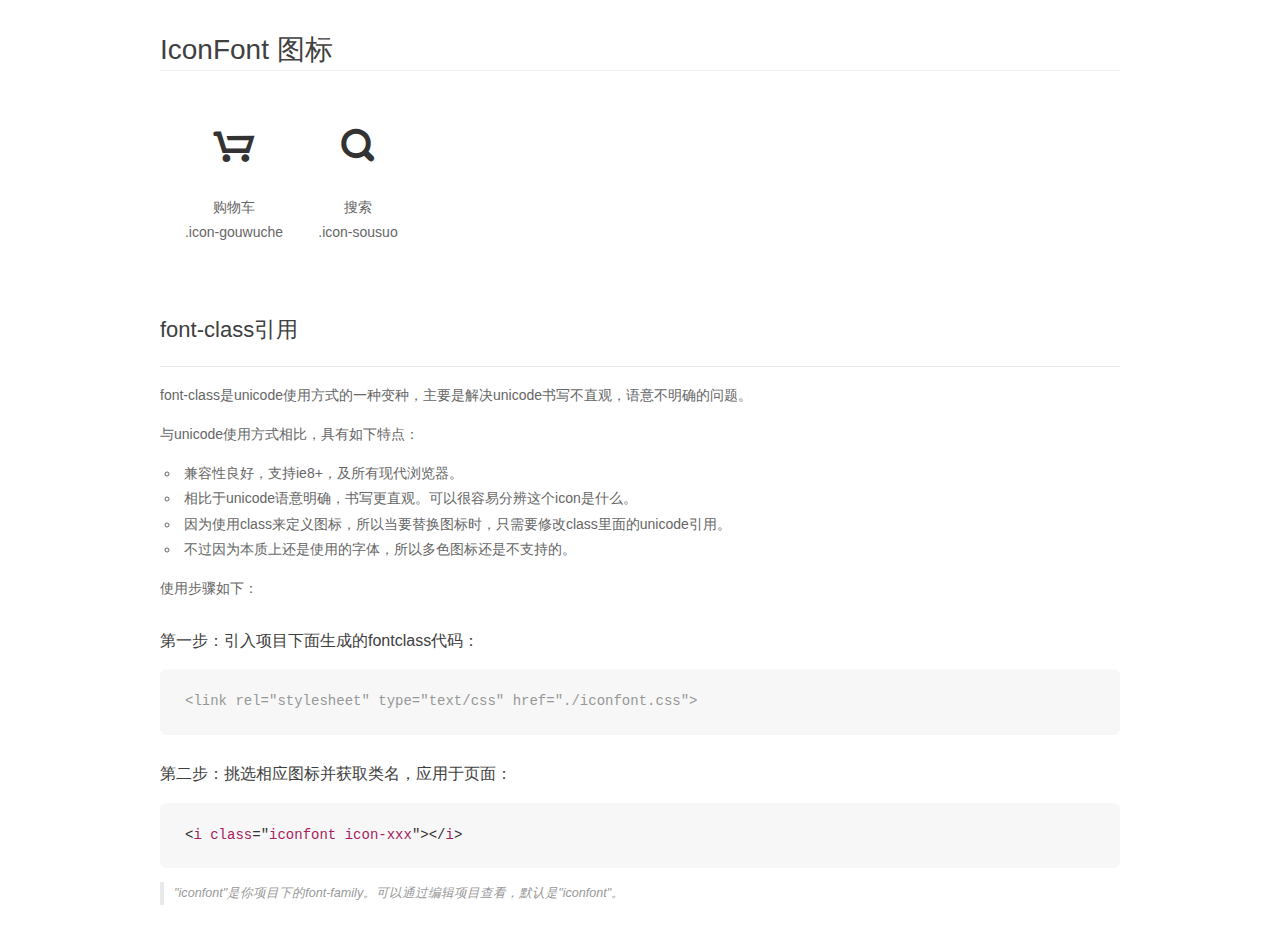
==== css/iconfont/demo_fontclass.html @ 23aa46a9 "update codes" ====
<!DOCTYPE html>
<html>
<head>
    <meta charset="utf-8"/>
    <title>IconFont</title>
    <link rel="stylesheet" href="demo.css">
    <link rel="stylesheet" href="iconfont.css">
</head>
<body>
    <div class="main markdown">
        <h1>IconFont 图标</h1>
        <ul class="icon_lists clear">
            
                <li>
                <i class="icon iconfont icon-gouwuche"></i>
                    <div class="name">购物车</div>
                    <div class="fontclass">.icon-gouwuche</div>
                </li>
            
                <li>
                <i class="icon iconfont icon-sousuo"></i>
                    <div class="name">搜索</div>
                    <div class="fontclass">.icon-sousuo</div>
                </li>
            
        </ul>

        <h2 id="font-class-">font-class引用</h2>
        <hr>

        <p>font-class是unicode使用方式的一种变种，主要是解决unicode书写不直观，语意不明确的问题。</p>
        <p>与unicode使用方式相比，具有如下特点：</p>
        <ul>
        <li>兼容性良好，支持ie8+，及所有现代浏览器。</li>
        <li>相比于unicode语意明确，书写更直观。可以很容易分辨这个icon是什么。</li>
        <li>因为使用class来定义图标，所以当要替换图标时，只需要修改class里面的unicode引用。</li>
        <li>不过因为本质上还是使用的字体，所以多色图标还是不支持的。</li>
        </ul>
        <p>使用步骤如下：</p>
        <h3 id="-fontclass-">第一步：引入项目下面生成的fontclass代码：</h3>


        <pre><code class="lang-js hljs javascript"><span class="hljs-comment">&lt;link rel="stylesheet" type="text/css" href="./iconfont.css"&gt;</span></code></pre>
        <h3 id="-">第二步：挑选相应图标并获取类名，应用于页面：</h3>
        <pre><code class="lang-css hljs">&lt;<span class="hljs-selector-tag">i</span> <span class="hljs-selector-tag">class</span>="<span class="hljs-selector-tag">iconfont</span> <span class="hljs-selector-tag">icon-xxx</span>"&gt;&lt;/<span class="hljs-selector-tag">i</span>&gt;</code></pre>
        <blockquote>
        <p>"iconfont"是你项目下的font-family。可以通过编辑项目查看，默认是"iconfont"。</p>
        </blockquote>
    </div>
</body>
</html>
---- css/iconfont/demo.css ----
*{margin: 0;padding: 0;list-style: none;}
/*
KISSY CSS Reset
理念：1. reset 的目的不是清除浏览器的默认样式，这仅是部分工作。清除和重置是紧密不可分的。
2. reset 的目的不是让默认样式在所有浏览器下一致，而是减少默认样式有可能带来的问题。
3. reset 期望提供一套普适通用的基础样式。但没有银弹，推荐根据具体需求，裁剪和修改后再使用。
特色：1. 适应中文；2. 基于最新主流浏览器。
维护：玉伯<lifesinger@gmail.com>, 正淳<ragecarrier@gmail.com>
 */

/** 清除内外边距 **/
body, h1, h2, h3, h4, h5, h6, hr, p, blockquote, /* structural elements 结构元素 */
dl, dt, dd, ul, ol, li, /* list elements 列表元素 */
pre, /* text formatting elements 文本格式元素 */
form, fieldset, legend, button, input, textarea, /* form elements 表单元素 */
th, td /* table elements 表格元素 */ {
  margin: 0;
  padding: 0;
}

/** 设置默认字体 **/
body,
button, input, select, textarea /* for ie */ {
  font: 12px/1.5 tahoma, arial, \5b8b\4f53, sans-serif;
}
h1, h2, h3, h4, h5, h6 { font-size: 100%; }
address, cite, dfn, em, var { font-style: normal; } /* 将斜体扶正 */
code, kbd, pre, samp { font-family: courier new, courier, monospace; } /* 统一等宽字体 */
small { font-size: 12px; } /* 小于 12px 的中文很难阅读，让 small 正常化 */

/** 重置列表元素 **/
ul, ol { list-style: none; }

/** 重置文本格式元素 **/
a { text-decoration: none; }
a:hover { text-decoration: underline; }


/** 重置表单元素 **/
legend { color: #000; } /* for ie6 */
fieldset, img { border: 0; } /* img 搭车：让链接里的 img 无边框 */
button, input, select, textarea { font-size: 100%; } /* 使得表单元素在 ie 下能继承字体大小 */
/* 注：optgroup 无法扶正 */

/** 重置表格元素 **/
table { border-collapse: collapse; border-spacing: 0; }

/* 清除浮动 */
.ks-clear:after, .clear:after {
  content: '\20';
  display: block;
  height: 0;
  clear: both;
}
.ks-clear, .clear {
  *zoom: 1;
}

.main {
  padding: 30px 100px;
width: 960px;
margin: 0 auto;
}
.main h1{font-size:36px; color:#333; text-align:left;margin-bottom:30px; border-bottom: 1px solid #eee;}

.helps{margin-top:40px;}
.helps pre{
  padding:20px;
  margin:10px 0;
  border:solid 1px #e7e1cd;
  background-color: #fffdef;
  overflow: auto;
}

.icon_lists{
  width: 100% !important;

}

.icon_lists li{
  float:left;
  width: 100px;
  height:180px;
  text-align: center;
  list-style: none !important;
}
.icon_lists .icon{
  font-size: 42px;
  line-height: 100px;
  margin: 10px 0;
  color:#333;
  -webkit-transition: font-size 0.25s ease-out 0s;
  -moz-transition: font-size 0.25s ease-out 0s;
  transition: font-size 0.25s ease-out 0s;

}
.icon_lists .icon:hover{
  font-size: 100px;
}



.markdown {
  color: #666;
  font-size: 14px;
  line-height: 1.8;
}

.highlight {
  line-height: 1.5;
}

.markdown img {
  vertical-align: middle;
  max-width: 100%;
}

.markdown h1 {
  color: #404040;
  font-weight: 500;
  line-height: 40px;
  margin-bottom: 24px;
}

.markdown h2,
.markdown h3,
.markdown h4,
.markdown h5,
.markdown h6 {
  color: #404040;
  margin: 1.6em 0 0.6em 0;
  font-weight: 500;
  clear: both;
}

.markdown h1 {
  font-size: 28px;
}

.markdown h2 {
  font-size: 22px;
}

.markdown h3 {
  font-size: 16px;
}

.markdown h4 {
  font-size: 14px;
}

.markdown h5 {
  font-size: 12px;
}

.markdown h6 {
  font-size: 12px;
}

.markdown hr {
  height: 1px;
  border: 0;
  background: #e9e9e9;
  margin: 16px 0;
  clear: both;
}

.markdown p,
.markdown pre {
  margin: 1em 0;
}

.markdown > p,
.markdown > blockquote,
.markdown > .highlight,
.markdown > ol,
.markdown > ul {
  width: 80%;
}

.markdown ul > li {
  list-style: circle;
}

.markdown > ul li,
.markdown blockquote ul > li {
  margin-left: 20px;
  padding-left: 4px;
}

.markdown > ul li p,
.markdown > ol li p {
  margin: 0.6em 0;
}

.markdown ol > li {
  list-style: decimal;
}

.markdown > ol li,
.markdown blockquote ol > li {
  margin-left: 20px;
  padding-left: 4px;
}

.markdown code {
  margin: 0 3px;
  padding: 0 5px;
  background: #eee;
  border-radius: 3px;
}

.markdown pre {
  border-radius: 6px;
  background: #f7f7f7;
  padding: 20px;
}

.markdown pre code {
  border: none;
  background: #f7f7f7;
  margin: 0;
}

.markdown strong,
.markdown b {
  font-weight: 600;
}

.markdown > table {
  border-collapse: collapse;
  border-spacing: 0px;
  empty-cells: show;
  border: 1px solid #e9e9e9;
  width: 95%;
  margin-bottom: 24px;
}

.markdown > table th {
  white-space: nowrap;
  color: #333;
  font-weight: 600;

}

.markdown > table th,
.markdown > table td {
  border: 1px solid #e9e9e9;
  padding: 8px 16px;
  text-align: left;
}

.markdown > table th {
  background: #F7F7F7;
}

.markdown blockquote {
  font-size: 90%;
  color: #999;
  border-left: 4px solid #e9e9e9;
  padding-left: 0.8em;
  margin: 1em 0;
  font-style: italic;
}

.markdown blockquote p {
  margin: 0;
}

.markdown .anchor {
  opacity: 0;
  transition: opacity 0.3s ease;
  margin-left: 8px;
}

.markdown .waiting {
  color: #ccc;
}

.markdown h1:hover .anchor,
.markdown h2:hover .anchor,
.markdown h3:hover .anchor,
.markdown h4:hover .anchor,
.markdown h5:hover .anchor,
.markdown h6:hover .anchor {
  opacity: 1;
  display: inline-block;
}

.markdown > br,
.markdown > p > br {
  clear: both;
}


.hljs {
  display: block;
  background: white;
  padding: 0.5em;
  color: #333333;
  overflow-x: auto;
}

.hljs-comment,
.hljs-meta {
  color: #969896;
}

.hljs-string,
.hljs-variable,
.hljs-template-variable,
.hljs-strong,
.hljs-emphasis,
.hljs-quote {
  color: #df5000;
}

.hljs-keyword,
.hljs-selector-tag,
.hljs-type {
  color: #a71d5d;
}

.hljs-literal,
.hljs-symbol,
.hljs-bullet,
.hljs-attribute {
  color: #0086b3;
}

.hljs-section,
.hljs-name {
  color: #63a35c;
}

.hljs-tag {
  color: #333333;
}

.hljs-title,
.hljs-attr,
.hljs-selector-id,
.hljs-selector-class,
.hljs-selector-attr,
.hljs-selector-pseudo {
  color: #795da3;
}

.hljs-addition {
  color: #55a532;
  background-color: #eaffea;
}

.hljs-deletion {
  color: #bd2c00;
  background-color: #ffecec;
}

.hljs-link {
  text-decoration: underline;
}

pre{
  background: #fff;
}
---- css/iconfont/iconfont.css ----
@font-face {font-family: "iconfont";
  src: url('iconfont.eot?t=1523517314285'); /* IE9*/
  src: url('iconfont.eot?t=1523517314285#iefix') format('embedded-opentype'), /* IE6-IE8 */
  url('[data-uri]') format('woff'),
  url('iconfont.ttf?t=1523517314285') format('truetype'), /* chrome, firefox, opera, Safari, Android, iOS 4.2+*/
  url('iconfont.svg?t=1523517314285#iconfont') format('svg'); /* iOS 4.1- */
}

.iconfont {
  font-family:"iconfont" !important;
  font-size:16px;
  font-style:normal;
  -webkit-font-smoothing: antialiased;
  -moz-osx-font-smoothing: grayscale;
}

.icon-gouwuche:before { content: "\e611"; }

.icon-sousuo:before { content: "\e6bf"; }
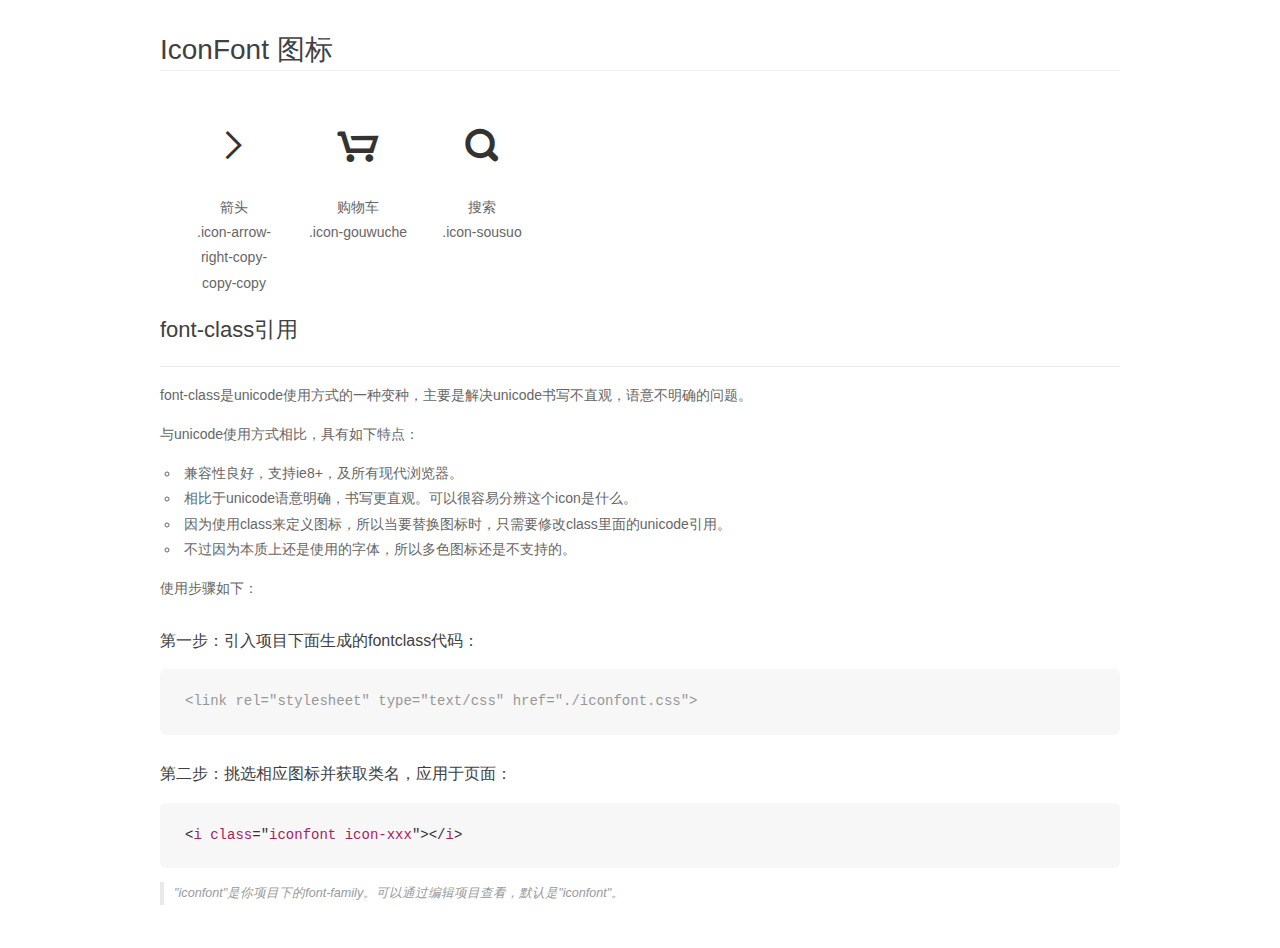
==== commit ccf7e0c7: "update codes" ====
--- a/css/iconfont/demo_fontclass.html
+++ b/css/iconfont/demo_fontclass.html
@@ -11,6 +11,12 @@
     <div class="main markdown">
         <h1>IconFont 图标</h1>
         <ul class="icon_lists clear">
+            
+                <li>
+                <i class="icon iconfont icon-arrow-right-copy-copy-copy"></i>
+                    <div class="name">箭头</div>
+                    <div class="fontclass">.icon-arrow-right-copy-copy-copy</div>
+                </li>
             
                 <li>
                 <i class="icon iconfont icon-gouwuche"></i>
--- a/css/iconfont/iconfont.css
+++ b/css/iconfont/iconfont.css
@@ -1,10 +1,10 @@
 
 @font-face {font-family: "iconfont";
-  src: url('iconfont.eot?t=1523517314285'); /* IE9*/
-  src: url('iconfont.eot?t=1523517314285#iefix') format('embedded-opentype'), /* IE6-IE8 */
-  url('[data-uri]') format('woff'),
-  url('iconfont.ttf?t=1523517314285') format('truetype'), /* chrome, firefox, opera, Safari, Android, iOS 4.2+*/
-  url('iconfont.svg?t=1523517314285#iconfont') format('svg'); /* iOS 4.1- */
+  src: url('iconfont.eot?t=1523713665098'); /* IE9*/
+  src: url('iconfont.eot?t=1523713665098#iefix') format('embedded-opentype'), /* IE6-IE8 */
+  url('[data-uri]') format('woff'),
+  url('iconfont.ttf?t=1523713665098') format('truetype'), /* chrome, firefox, opera, Safari, Android, iOS 4.2+*/
+  url('iconfont.svg?t=1523713665098#iconfont') format('svg'); /* iOS 4.1- */
 }
 
 .iconfont {
@@ -15,6 +15,8 @@
   -moz-osx-font-smoothing: grayscale;
 }
 
+.icon-arrow-right-copy-copy-copy:before { content: "\e604"; }
+
 .icon-gouwuche:before { content: "\e611"; }
 
 .icon-sousuo:before { content: "\e6bf"; }
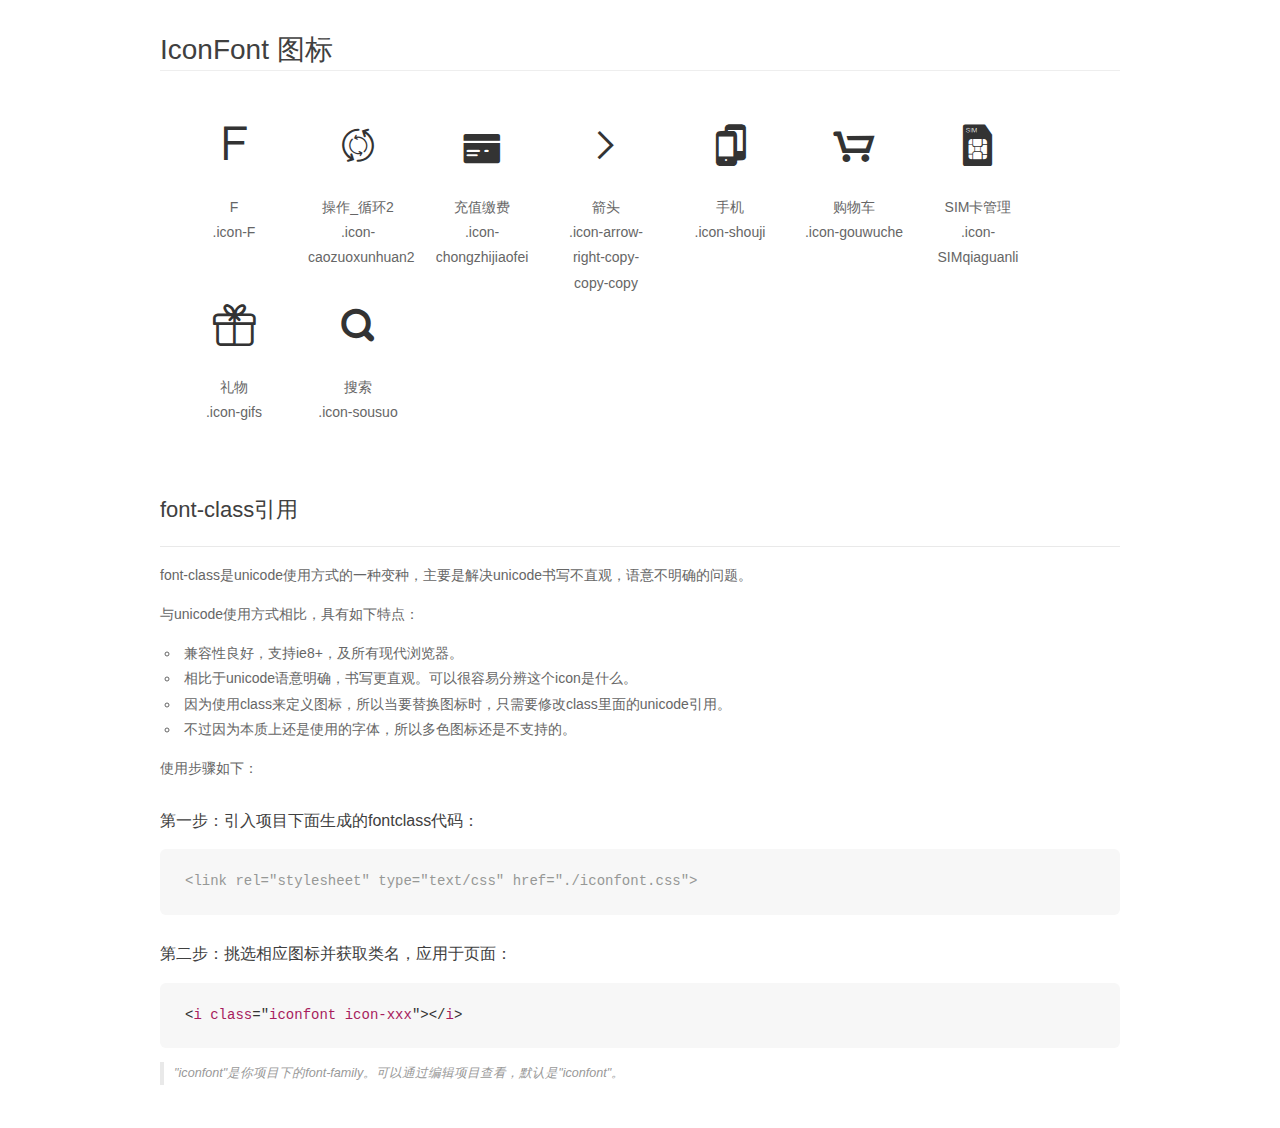
==== commit 9795f1c9: "update codes" ====
--- a/css/iconfont/demo_fontclass.html
+++ b/css/iconfont/demo_fontclass.html
@@ -13,15 +13,51 @@
         <ul class="icon_lists clear">
             
                 <li>
+                <i class="icon iconfont icon-F"></i>
+                    <div class="name">F</div>
+                    <div class="fontclass">.icon-F</div>
+                </li>
+            
+                <li>
+                <i class="icon iconfont icon-caozuoxunhuan2"></i>
+                    <div class="name">操作_循环2</div>
+                    <div class="fontclass">.icon-caozuoxunhuan2</div>
+                </li>
+            
+                <li>
+                <i class="icon iconfont icon-chongzhijiaofei"></i>
+                    <div class="name">充值缴费</div>
+                    <div class="fontclass">.icon-chongzhijiaofei</div>
+                </li>
+            
+                <li>
                 <i class="icon iconfont icon-arrow-right-copy-copy-copy"></i>
                     <div class="name">箭头</div>
                     <div class="fontclass">.icon-arrow-right-copy-copy-copy</div>
                 </li>
             
                 <li>
+                <i class="icon iconfont icon-shouji"></i>
+                    <div class="name">手机</div>
+                    <div class="fontclass">.icon-shouji</div>
+                </li>
+            
+                <li>
                 <i class="icon iconfont icon-gouwuche"></i>
                     <div class="name">购物车</div>
                     <div class="fontclass">.icon-gouwuche</div>
+                </li>
+            
+                <li>
+                <i class="icon iconfont icon-SIMqiaguanli"></i>
+                    <div class="name">SIM卡管理</div>
+                    <div class="fontclass">.icon-SIMqiaguanli</div>
+                </li>
+            
+                <li>
+                <i class="icon iconfont icon-gifs"></i>
+                    <div class="name">礼物</div>
+                    <div class="fontclass">.icon-gifs</div>
                 </li>
             
                 <li>
--- a/css/iconfont/iconfont.css
+++ b/css/iconfont/iconfont.css
@@ -1,10 +1,10 @@
 
 @font-face {font-family: "iconfont";
-  src: url('iconfont.eot?t=1523713665098'); /* IE9*/
-  src: url('iconfont.eot?t=1523713665098#iefix') format('embedded-opentype'), /* IE6-IE8 */
-  url('[data-uri]') format('woff'),
-  url('iconfont.ttf?t=1523713665098') format('truetype'), /* chrome, firefox, opera, Safari, Android, iOS 4.2+*/
-  url('iconfont.svg?t=1523713665098#iconfont') format('svg'); /* iOS 4.1- */
+  src: url('iconfont.eot?t=1523779007176'); /* IE9*/
+  src: url('iconfont.eot?t=1523779007176#iefix') format('embedded-opentype'), /* IE6-IE8 */
+  url('[data-uri]') format('woff'),
+  url('iconfont.ttf?t=1523779007176') format('truetype'), /* chrome, firefox, opera, Safari, Android, iOS 4.2+*/
+  url('iconfont.svg?t=1523779007176#iconfont') format('svg'); /* iOS 4.1- */
 }
 
 .iconfont {
@@ -15,9 +15,21 @@
   -moz-osx-font-smoothing: grayscale;
 }
 
+.icon-F:before { content: "\e600"; }
+
+.icon-caozuoxunhuan2:before { content: "\e68e"; }
+
+.icon-chongzhijiaofei:before { content: "\e618"; }
+
 .icon-arrow-right-copy-copy-copy:before { content: "\e604"; }
+
+.icon-shouji:before { content: "\e60b"; }
 
 .icon-gouwuche:before { content: "\e611"; }
 
+.icon-SIMqiaguanli:before { content: "\e614"; }
+
+.icon-gifs:before { content: "\e624"; }
+
 .icon-sousuo:before { content: "\e6bf"; }
 
